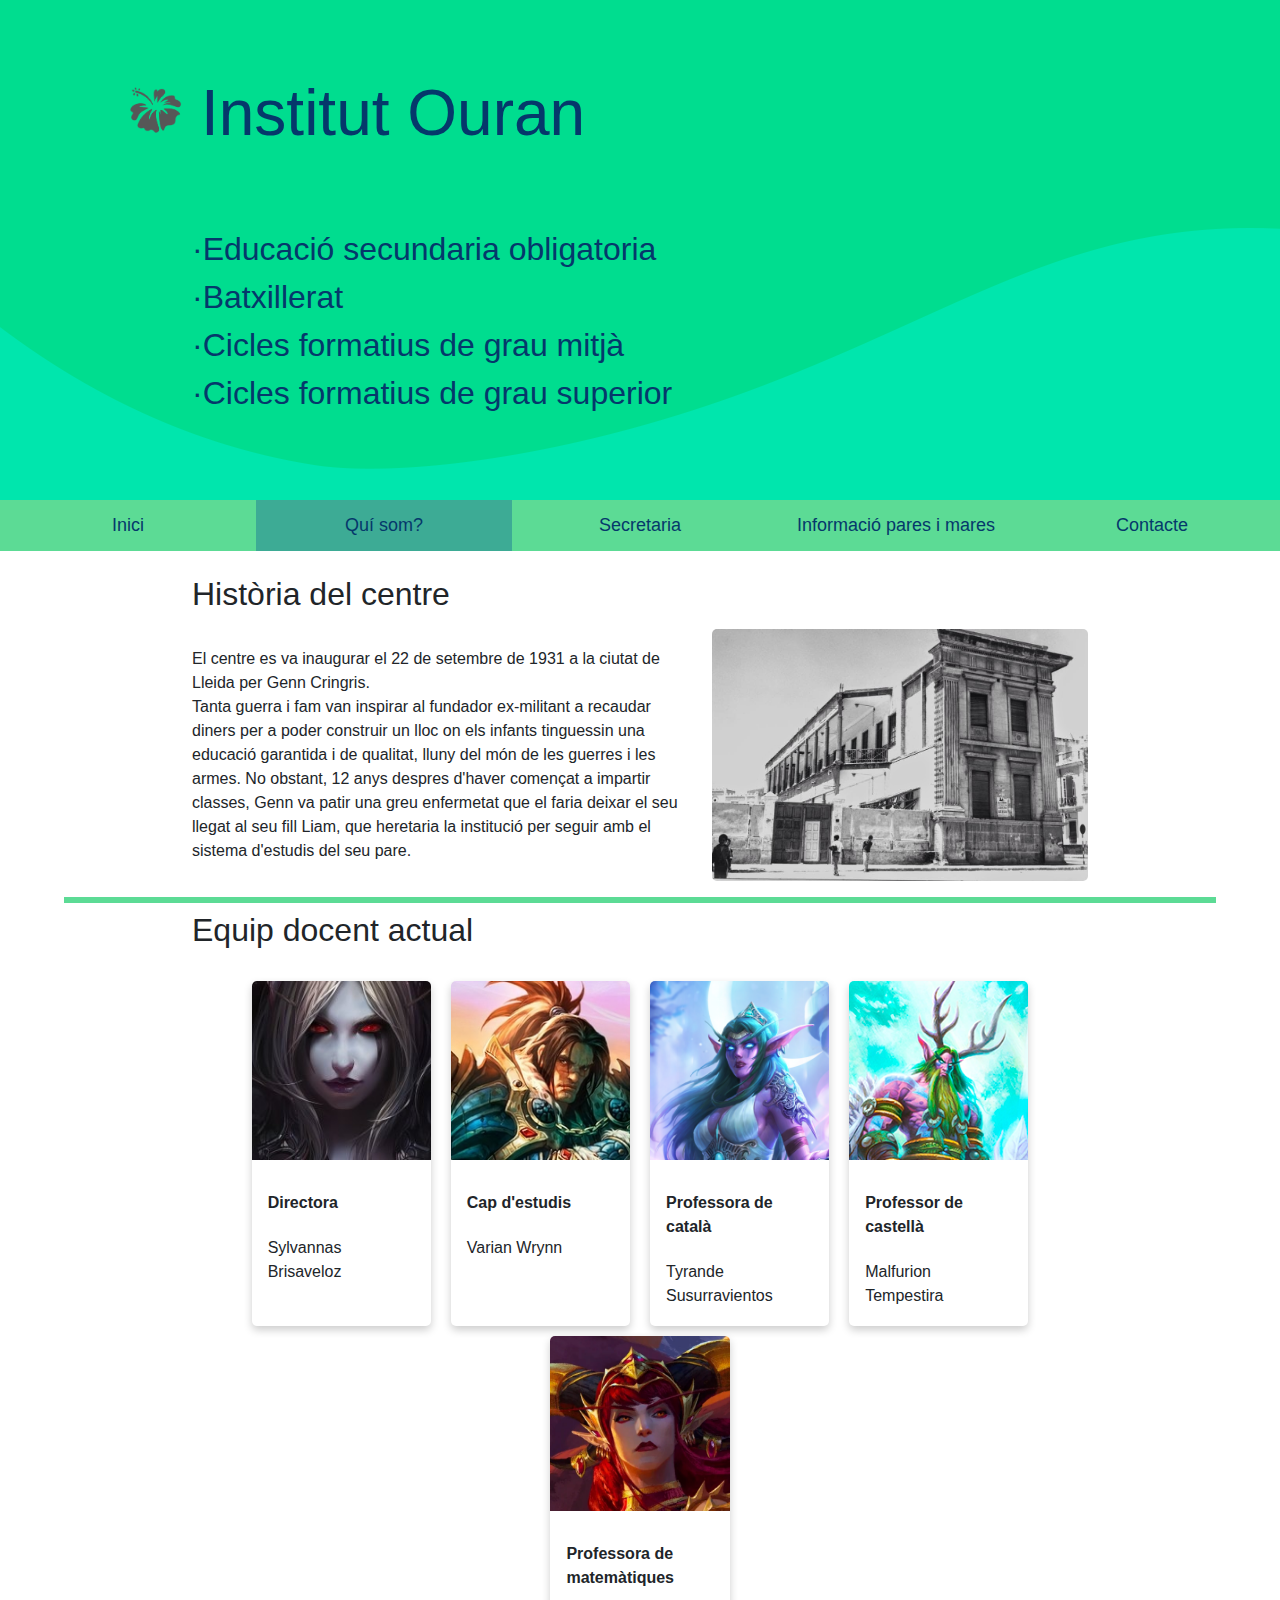
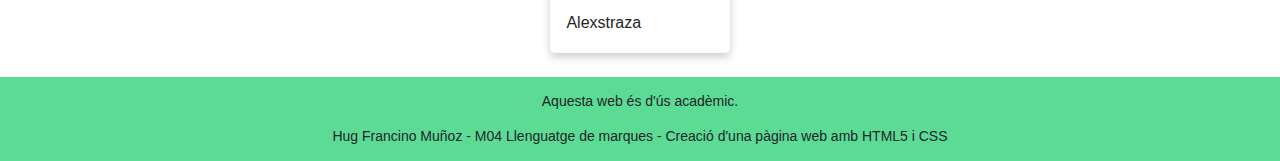
==== html/quisom.html @ 1098211a "Initial commit" ====
<!DOCTYPE html>
<html lang="ca">
<head>
    <meta charset="UTF-8">
    <meta http-equiv="X-UA-Compatible" content="IE=edge">
    <meta name="viewport" content="width=device-width, initial-scale=1.0">
    <link rel="stylesheet" href="../estils/css1.css">
    <title>Institut Ouran</title>
</head>
<body>
    <header>

        <div class="img1header">
            <p class="titol"><img class="logo" src="../imatges/logoflor.png"> Institut Ouran</p>  
           
            <p class="texttitol">
                ·Educació secundaria obligatoria<br>
                ·Batxillerat<br>
                ·Cicles formatius de grau mitjà<br>
                ·Cicles formatius de grau superior<br>
                
            </p>
            
        </div>
        
        <nav class="navbar">
            <a href="../index.html">Inici</a> 
            <a class="active" href="#">Quí som?</a> 
            <a href="#">Secretaria</a>
            <a href="#">Informació pares i mares</a>
            <a href="#">Contacte</a>
        </nav>
        
    </header>

    <section>
        <div class="historia">
            <br>
            <h2>Història del centre</h2>
            
            <p class="pflex">
                El centre es va inaugurar el 22 de setembre de 1931 a la ciutat de Lleida per Genn Cringris. <br>
                Tanta guerra i fam van inspirar al fundador ex-militant a recaudar diners per a poder construir un lloc on els infants tinguessin una educació
                garantida i de qualitat, lluny del món de les guerres i les armes. No obstant, 12 anys despres d'haver començat a impartir classes, Genn va patir
                una greu enfermetat que el faria deixar el seu llegat al seu fill Liam, que heretaria la institució per seguir amb el sistema d'estudis del seu pare.
                <img class="imghistoria" src="../imatges/institut.png">
            </p>
        </div>

        <hr size="8" width="90%" color="#5cdb95">
        
        <div class="historia">
            <h2>Equip docent actual</h2> <br>
            <div class="containercards">
                <div class="card">
                    <img class="imgcard" src="../imatges/sylvanas.png" alt="sortida">
                    <div class="container">
                    <h4><b>Directora</b></h4> 
                    <p>Sylvannas Brisaveloz</p> 
                    </div>
                </div>

                <div class="card">
                    <img class="imgcard" src="../imatges/varian.png" alt="sortida">
                    <div class="container">
                    <h4><b>Cap d'estudis</b></h4> 
                    <p>Varian Wrynn</p> 
                    </div>
                </div>

                <div class="card">
                    <img class="imgcard" src="../imatges/tyrande.png" alt="sortida">
                    <div class="container">
                    <h4><b>Professora de català</b></h4> 
                    <p>Tyrande Susurravientos</p> 
                    </div>
                </div>

                <div class="card">
                    <img class="imgcard" src="../imatges/malfurion.png" alt="sortida">
                    <div class="container">
                    <h4><b>Professor de castellà</b></h4> 
                    <p>Malfurion Tempestira</p> 
                    </div>
                </div>

                <div class="card">
                    <img class="imgcard" src="../imatges/alexstraza.png" alt="sortida">
                    <div class="container">
                    <h4><b>Professora de matemàtiques</b></h4> 
                    <p>Alexstraza</p> 
                    </div>
                </div>
            </div>
        </div>
        <br>
    </section>       
</body>

<footer>
    <div class="footer">
        <div>
            <p>Aquesta web és d'ús acadèmic.</p>
            <p>Hug Francino Muñoz - M04 Llenguatge de marques - Creació d'una pàgina web amb HTML5 i CSS</p>
        </div>
    </div>
</footer>
</html>
---- estils/css1.css ----
.img1header {
  background-image: url(../imatges/headerwebbg2.png);
  background-repeat: no-repeat;
  padding-top: 1px;
  height: 500px;
  width: 100%;
}

.logo {
  height: 50px;
}

.titol {
    color: #05386b;
    font-family: Impact, Haettenschweiler, 'Arial Narrow Bold', sans-serif;
    font-size: 400%;
    position: relative;
    text-align: left;
    padding-left: 10%;
}

.texttitol {
  color: #05386b;
  font-family: Impact, Haettenschweiler, 'Arial Narrow Bold', sans-serif;
  font-size: 200%;
  position: relative;
  text-align: left;
  padding-left: 15%;
}

* {box-sizing: border-box}
body {font-family: sans-serif;}

.navbar {
  width: 100%;
  background-color: #5cdb95;
  overflow: auto;
}

.navbar a {
  float: left;
  padding: 12px;
  color: #05386b;
  text-decoration: none;
  font-size: 18px;
  width: 20%; /* Four links of equal widths */
  text-align: center;
}

.navbar a:hover {
  background-color: #edf5e3;
}

.navbar a.active {
  background-color: #3dab95;
}

@media screen and (max-width: 500px) {
  .navbar a {
    float: none;
    display: block;
    width: 100%;
    text-align: left;
  }
}

.titolsection {
    padding-left: 10%;
    font-family: sans-serif;
    font-size: 40px;
}

.card {
  box-shadow: 0 4px 8px 0 rgba(0,0,0,0.2);
  transition: 0.3s;
  width: 20%;
  border-radius: 5px;
  
}

.card:hover {
  box-shadow: 0 8px 16px 0 rgba(0,0,0,2.2);
}

.imgcard {
  border-radius: 5px 5px 0 0;
  width: 100%;
}

.container {
  padding: 2px 16px;
}

.containercards {
  display: flex;
  justify-content: center;
  align-items:stretch;
  row-gap: 10px;
  column-gap: 20px;
  flex-wrap: wrap;
}

*{
  box-sizing: border-box;
  }
  body {
    margin: 0;
    font-family: "Segoe UI",Arial,sans-serif;
    font-size: 1rem;
    font-weight: 400;
    line-height: 1.5;
    color: #212529;
    text-align: left;
    background-color: #fff;
  }
  h2 {
    margin-top: 0;
    margin-bottom: .5rem;
    font-size: 2rem;
    font-weight: 500;
    line-height: 1.2;
  }
  .tarjeta {
    max-width: 65vw;
    margin: 48px auto;
    display: block;
    border-radius: 10px;
    overflow: hidden;
  }
  .contenido {
    display: flex;
  }
  @media (max-width: 1024px){
    .contenido{
    flex-direction: column;
    }
    .tarjeta {
     max-width: 95vw;
    }
  }
  .ladoIzq, .ladoDer {
    width: 100%;
  }
  .ladoDer img {
    width: 100%;
    height: 100%;
    border-style: none;
  }
  .ladoIzq {
    background:#8ee4af;
    color: black;
    padding: 48px
  }
  p {
    font-family: sans-serif;
  }
  h4 {
    font-family: sans-serif;
  }
 
 .footer {
  background-color: #5cdb95;
  display:flex;
  flex-direction: row;
  justify-content: center;
  gap: 10px 20px; /* row-gap column gap */
  font-family: sans-serif;
  font-size: 14px;
  text-align: center;
 }

 
 .ladoIzq1, .ladoDer1 {
  width: 100%;
}
.ladoDer1 img {
  width: 100%;
  height: 100%;
  border-style: none;
}
.ladoIzq1 {
  background:#ffffff;
  color: black;
  padding: 48px
}

.historia{
  text-align: left;
  padding-left: 15%;
  padding-right: 15%;
}

.pflex {
  display: flex;
  justify-content: flex-start;
  align-items:center;
  row-gap: 10px;
  column-gap: 20px;
}

.imghistoria{
  border-radius: 5px 5px 5px 5px;
  width: 42%;
}
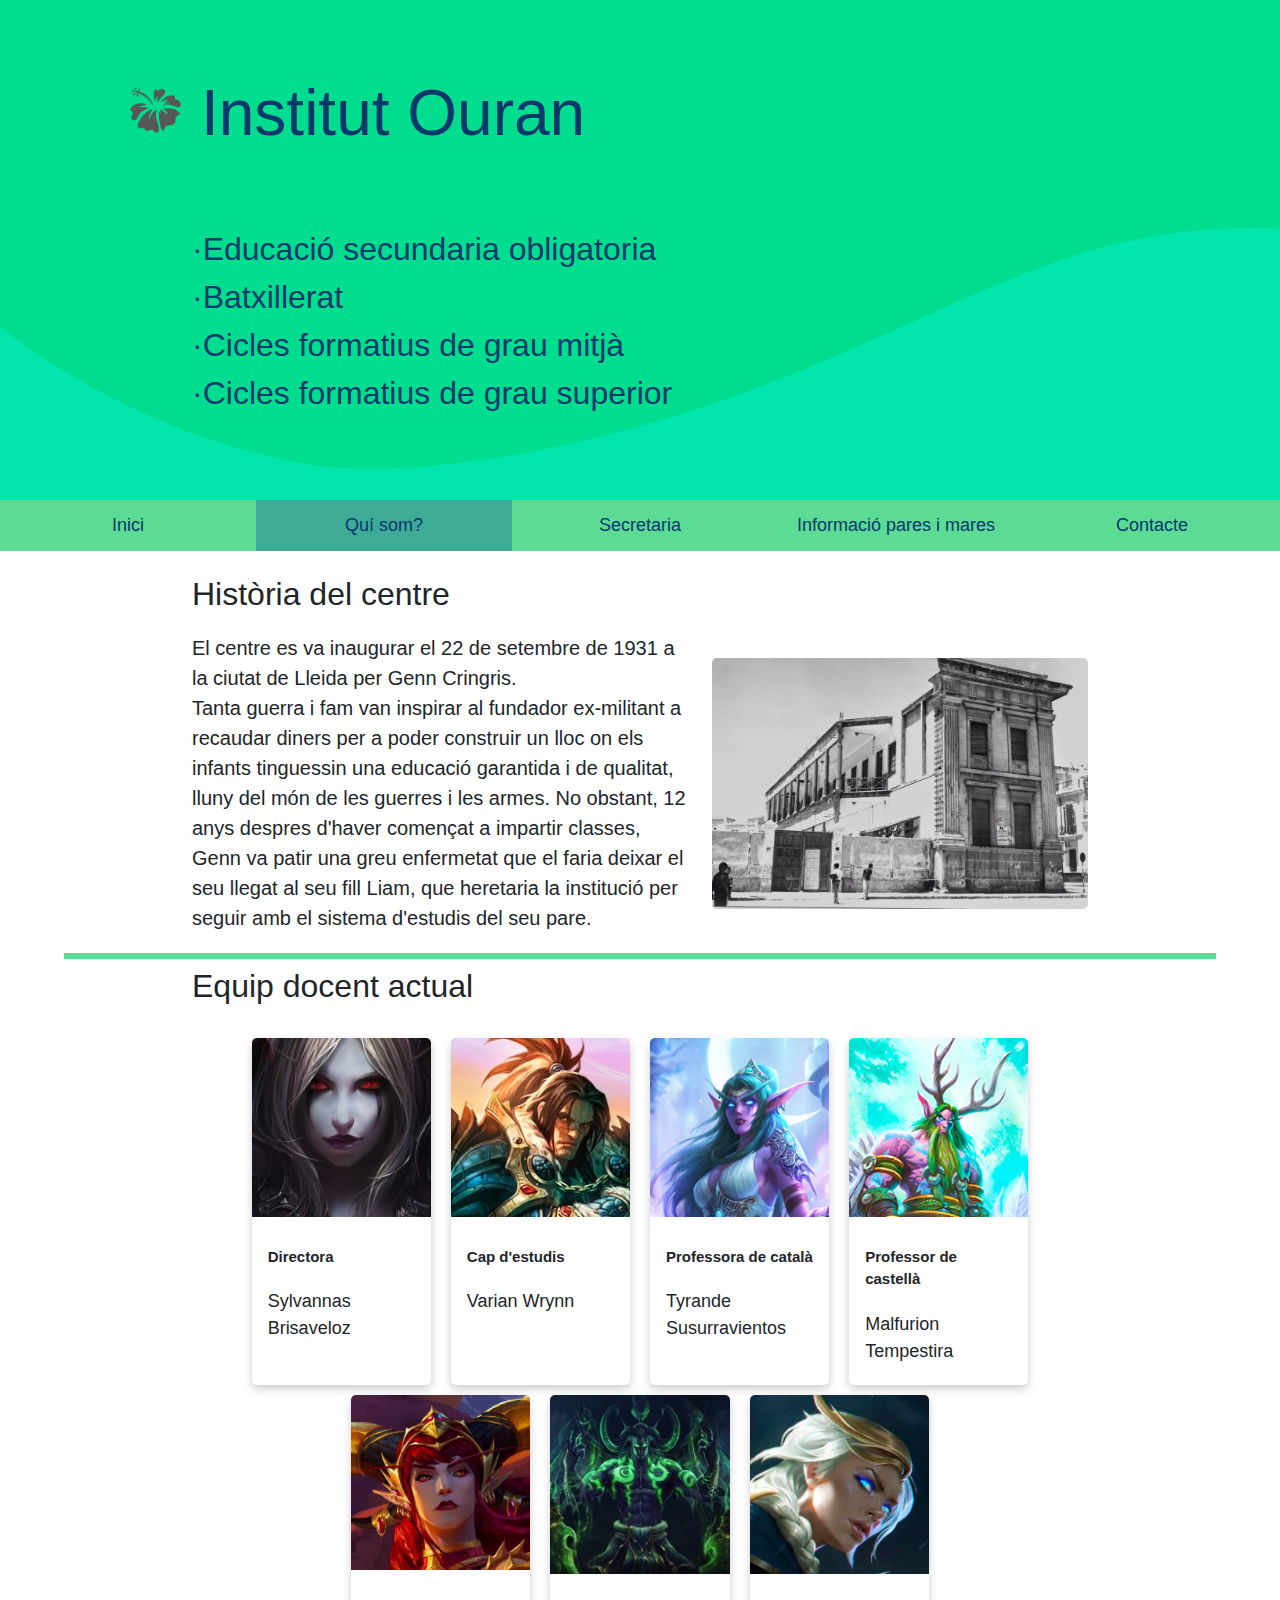
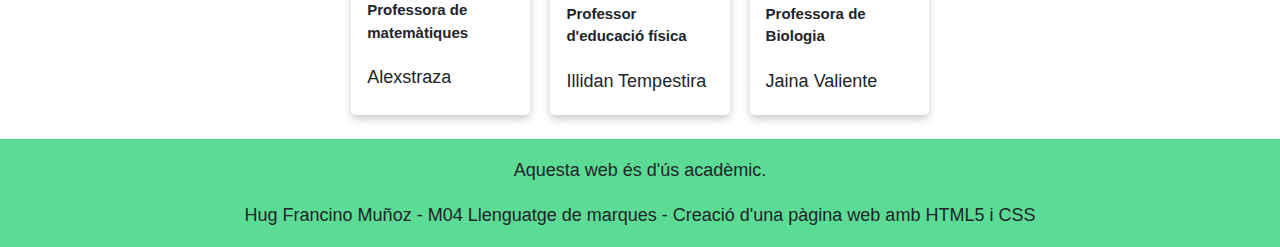
==== commit ad16a366: "anar fent la pagina de secretaria" ====
--- a/html/quisom.html
+++ b/html/quisom.html
@@ -26,7 +26,7 @@
         <nav class="navbar">
             <a href="../index.html">Inici</a> 
             <a class="active" href="#">Quí som?</a> 
-            <a href="#">Secretaria</a>
+            <a href="secretaria.html">Secretaria</a>
             <a href="#">Informació pares i mares</a>
             <a href="#">Contacte</a>
         </nav>
@@ -91,6 +91,22 @@
                     <p>Alexstraza</p> 
                     </div>
                 </div>
+
+                <div class="card">
+                    <img class="imgcard" src="../imatges/illidan.png" alt="sortida">
+                    <div class="container">
+                    <h4><b>Professor d'educació física</b></h4> 
+                    <p>Illidan Tempestira</p> 
+                    </div>
+                </div>
+
+                <div class="card">
+                    <img class="imgcard" src="../imatges/jaina.png" alt="sortida">
+                    <div class="container">
+                    <h4><b>Professora de Biologia</b></h4> 
+                    <p>Jaina Valiente</p> 
+                    </div>
+                </div>
             </div>
         </div>
         <br>
--- a/estils/css1.css
+++ b/estils/css1.css
@@ -151,11 +151,18 @@
     color: black;
     padding: 48px
   }
+  .p1 {
+    font-family: sans-serif;
+    font-size:20px
+  }
+
   p {
     font-family: sans-serif;
+    font-size:18px
   }
   h4 {
     font-family: sans-serif;
+    font-size:15px
   }
  
  .footer {
@@ -196,9 +203,20 @@
   align-items:center;
   row-gap: 10px;
   column-gap: 20px;
+  font-size: 20px;
 }
 
 .imghistoria{
   border-radius: 5px 5px 5px 5px;
   width: 42%;
 }
+
+.secretaria{
+  text-align: left;
+  padding-left: 15%;
+  padding-right: 15%;
+}
+
+.imgcenter {
+  padding-left: 5%;
+}